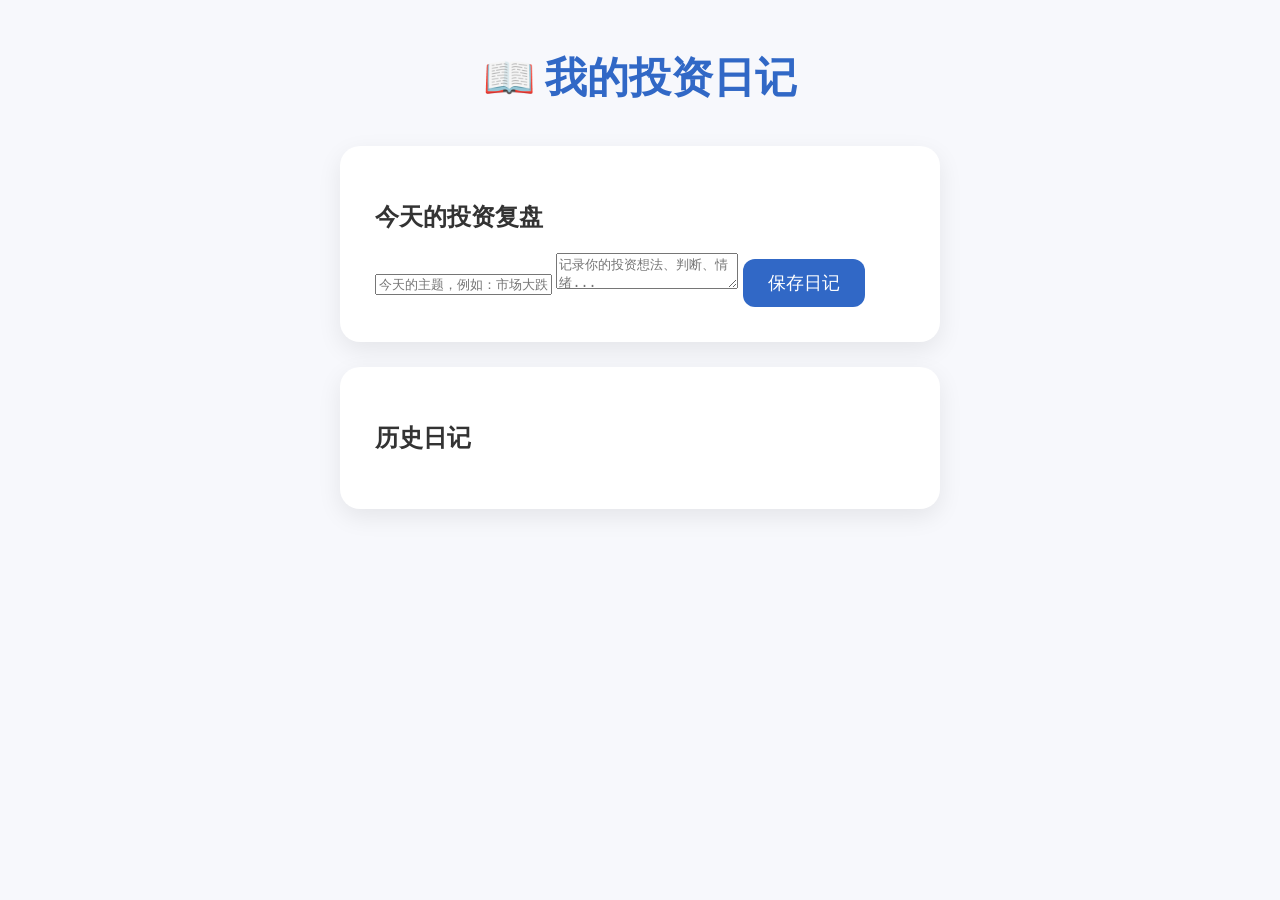
==== diary.html @ 470b5d2f "Create initial diary.html for investment logging" ====
<!DOCTYPE html>
<html lang="zh-CN">

<head>

<meta charset="UTF-8">

<meta name="viewport" content="width=device-width, initial-scale=1.0">

<title>投资日记</title>

<link rel="stylesheet" href="style.css">

</head>


<body>


<h1 class="title">
📖 我的投资日记
</h1>



<div class="container">


<div class="card">


<h2>
今天的投资复盘
</h2>



<input 
id="diaryTitle"
placeholder="今天的主题，例如：市场大跌后的思考">



<textarea
id="diaryContent"
placeholder="记录你的投资想法、判断、情绪...">
</textarea>



<button onclick="addDiary()">
保存日记
</button>


</div>





<div class="card">


<h2>
历史日记
</h2>


<div id="diaries">

</div>


</div>


</div>



<script src="diary.js"></script>


</body>

</html>
---- style.css ----
/* 全局设置 */
* {
    box-sizing: border-box;
}

body {
    margin: 0;
    padding: 0;
    background: #f7f8fc;
    font-family: "Microsoft YaHei", sans-serif;
    color: #333;
}

/* 主标题 */
.title {
    text-align: center;
    margin-top: 50px;
    font-size: 42px;
    color: #3168c6;
    font-family: "STKaiti", "KaiTi", serif;
}

/* 主容器 */
.container {
    width: 90%;
    max-width: 600px;
    margin: 40px auto;
}

/* 卡片 */
.card {
    background: white;
    border-radius: 20px;
    padding: 35px;
    margin-bottom: 25px;
    box-shadow: 0 8px 25px rgba(0,0,0,0.08);
}

/* 欢迎文字 */
.welcome {
    font-size: 22px;
    margin-bottom: 30px;
    font-family: "STKaiti", serif;
}

/* 状态模块 */
.status {
    background: #eaf4ff;
    border-radius: 20px;
    padding: 30px;
}

.status h2 {
    font-size: 28px;
    font-family: "STKaiti", serif;
}

.status p {
    font-size: 18px;
    line-height: 1.8;
    font-family: "STKaiti", serif;
}

/* 按钮 */
button {
    border: none;
    background: #3168c6;
    color: white;
    padding: 12px 25px;
    border-radius: 12px;
    font-size: 18px;
    cursor: pointer;
}

button:hover {
    opacity: 0.85;
}

/* 手机适配 */
@media(max-width:600px){

    .title {
        font-size: 34px;
    }

    .card {
        padding: 25px;
    }

}
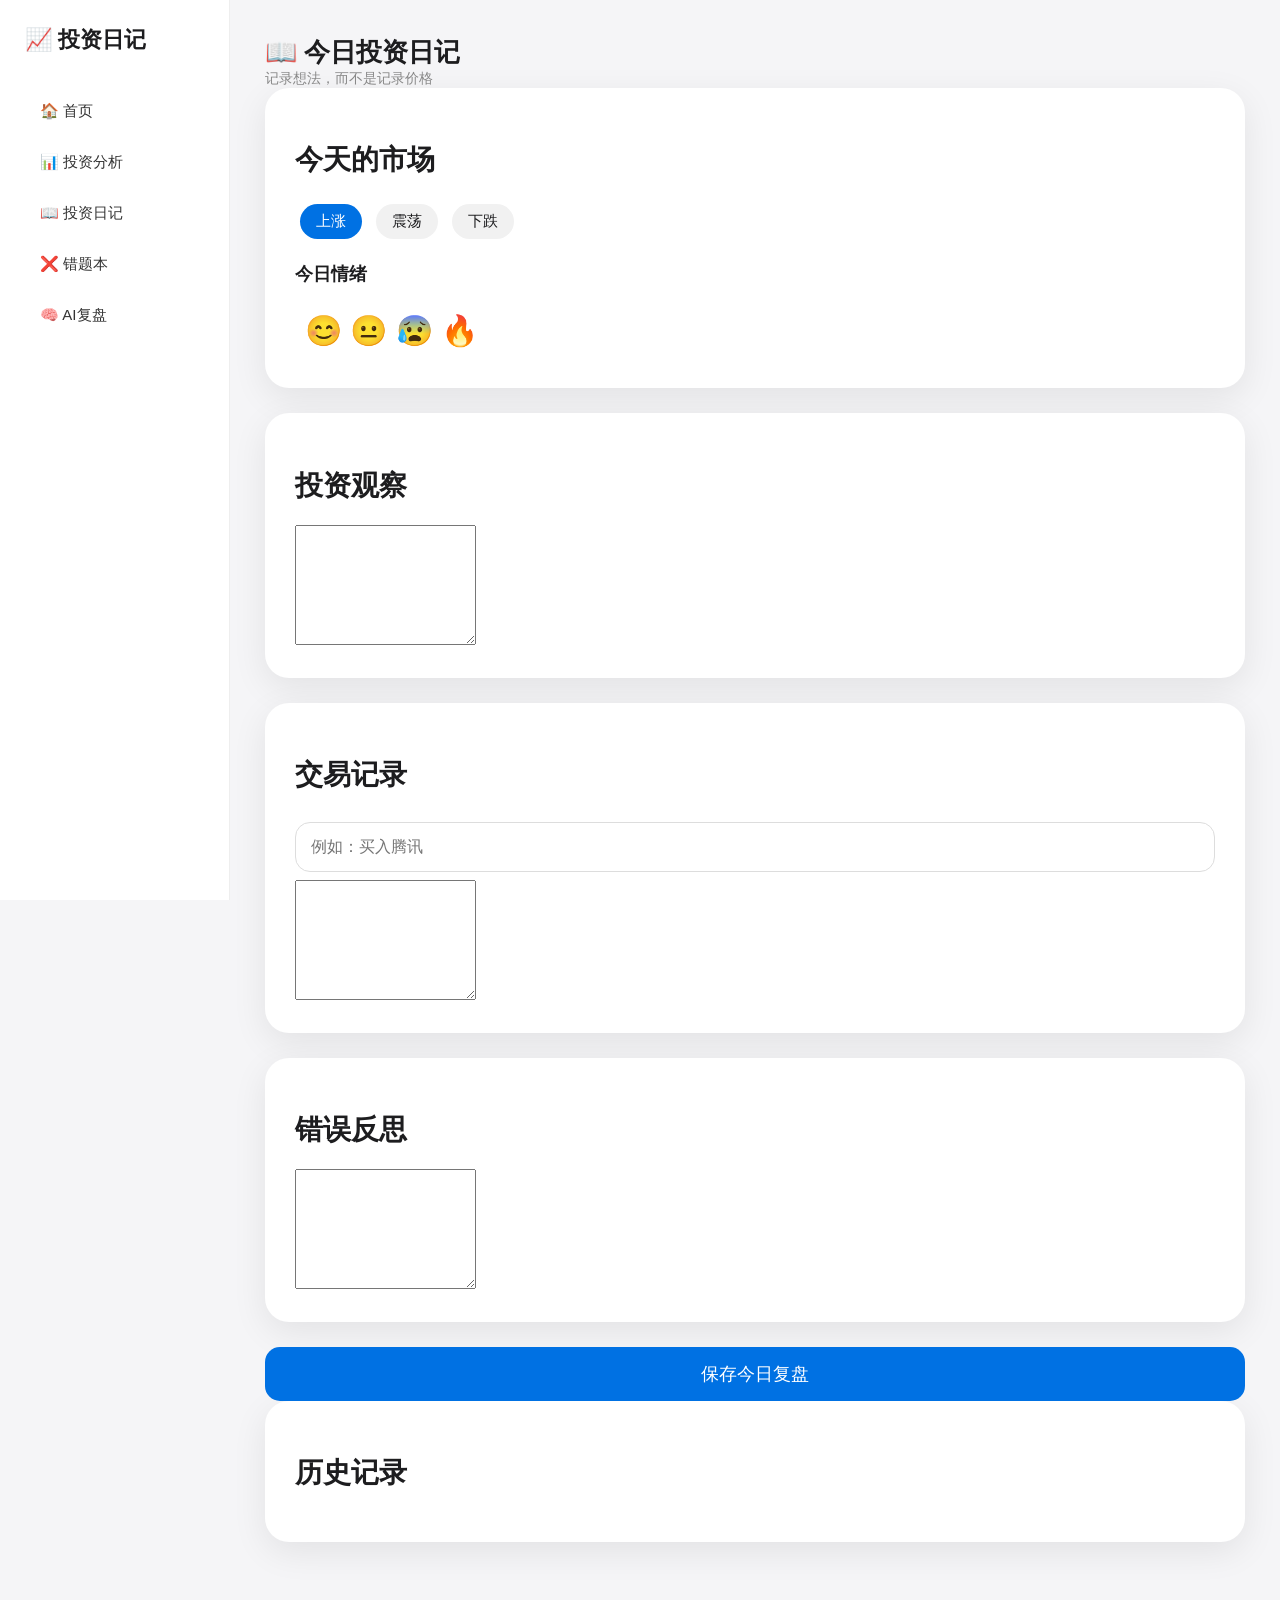
==== commit ac871485: "Update diary.html" ====
--- a/diary.html
+++ b/diary.html
@@ -1,69 +1,292 @@
 <!DOCTYPE html>
 <html lang="zh-CN">
 
+
 <head>
 
 <meta charset="UTF-8">
 
 <meta name="viewport" content="width=device-width, initial-scale=1.0">
 
-<title>投资日记</title>
+
+<title>
+投资日记
+</title>
+
 
 <link rel="stylesheet" href="style.css">
 
+<link rel="stylesheet" href="layout.css">
+
+<link rel="stylesheet" href="notion-diary.css">
+
+
 </head>
 
 
+
 <body>
 
 
-<h1 class="title">
-📖 我的投资日记
-</h1>
-
-
-
-<div class="container">
-
-
-<div class="card">
-
-
-<h2>
-今天的投资复盘
-</h2>
-
-
-
-<input 
-id="diaryTitle"
-placeholder="今天的主题，例如：市场大跌后的思考">
+<div class="app">
+
+
+
+<!-- 左侧菜单 -->
+
+
+<aside class="sidebar">
+
+
+<div class="logo">
+
+📈 投资日记
+
+</div>
+
+
+
+<div class="menu">
+
+
+<a href="index.html">
+🏠 首页
+</a>
+
+
+<a href="index.html">
+📊 投资分析
+</a>
+
+
+<a href="diary.html">
+📖 投资日记
+</a>
+
+
+<a href="mistake.html">
+❌ 错题本
+</a>
+
+
+<a href="review.html">
+🧠 AI复盘
+</a>
+
+
+</div>
+
+
+</aside>
+
+
+
+
+
+
+<!-- 主内容 -->
+
+
+<main class="main">
+
+
+
+<div class="page-title">
+
+📖 今日投资日记
+
+</div>
+
+
+<div class="subtitle">
+
+记录想法，而不是记录价格
+
+</div>
+
+
+
+
+
+<div class="notion-box">
+
+
+<h2 class="notion-title">
+
+今天的市场
+
+</h2>
+
+
+
+
+<div>
+
+
+<span class="tag active">
+上涨
+</span>
+
+
+<span class="tag">
+震荡
+</span>
+
+
+<span class="tag">
+下跌
+</span>
+
+
+</div>
+
+
+
+
+
+
+<h3>
+
+今日情绪
+
+</h3>
+
+
+<div class="emoji">
+
+😊 😐 😰 🔥
+
+</div>
+
+
+
+
+</div>
+
+
+
+
+
+
+
+<div class="notion-box">
+
+
+<h2 class="notion-title">
+
+投资观察
+
+</h2>
 
 
 
 <textarea
 id="diaryContent"
-placeholder="记录你的投资想法、判断、情绪...">
+placeholder="
+今天市场发生了什么？
+
+你的判断是什么？
+">
+
 </textarea>
 
 
 
+</div>
+
+
+
+
+
+
+
+<div class="notion-box">
+
+
+<h2 class="notion-title">
+
+交易记录
+
+</h2>
+
+
+<input
+id="diaryTitle"
+placeholder="
+例如：买入腾讯">
+
+
+
+
+<textarea
+placeholder="
+为什么买？
+
+计划是什么？
+">
+
+</textarea>
+
+
+
+</div>
+
+
+
+
+
+
+
+
+<div class="notion-box">
+
+
+<h2 class="notion-title">
+
+错误反思
+
+</h2>
+
+
+
+<textarea
+placeholder="
+今天哪里做得不好？
+">
+
+</textarea>
+
+
+
+</div>
+
+
+
+
+
+
+
+
 <button onclick="addDiary()">
-保存日记
+
+保存今日复盘
+
 </button>
 
 
-</div>
-
-
-
-
-
-<div class="card">
-
-
-<h2>
-历史日记
+
+
+
+
+
+
+<div class="notion-box">
+
+
+<h2 class="notion-title">
+
+历史记录
+
 </h2>
 
 
@@ -75,13 +298,24 @@
 </div>
 
 
-</div>
+
+
+
+
+</main>
+
+
+</div>
+
+
 
 
 
 <script src="diary.js"></script>
 
 
+
 </body>
 
+
 </html>
--- a/style.css
+++ b/style.css
@@ -1,90 +1,213 @@
-/* 全局设置 */
-* {
-    box-sizing: border-box;
-}
-
-body {
-    margin: 0;
-    padding: 0;
-    background: #f7f8fc;
-    font-family: "Microsoft YaHei", sans-serif;
-    color: #333;
-}
-
-/* 主标题 */
-.title {
-    text-align: center;
-    margin-top: 50px;
-    font-size: 42px;
-    color: #3168c6;
-    font-family: "STKaiti", "KaiTi", serif;
-}
-
-/* 主容器 */
-.container {
-    width: 90%;
-    max-width: 600px;
-    margin: 40px auto;
-}
-
-/* 卡片 */
-.card {
-    background: white;
-    border-radius: 20px;
-    padding: 35px;
-    margin-bottom: 25px;
-    box-shadow: 0 8px 25px rgba(0,0,0,0.08);
-}
-
-/* 欢迎文字 */
-.welcome {
-    font-size: 22px;
-    margin-bottom: 30px;
-    font-family: "STKaiti", serif;
-}
-
-/* 状态模块 */
-.status {
-    background: #eaf4ff;
-    border-radius: 20px;
-    padding: 30px;
-}
-
-.status h2 {
-    font-size: 28px;
-    font-family: "STKaiti", serif;
-}
-
-.status p {
-    font-size: 18px;
-    line-height: 1.8;
-    font-family: "STKaiti", serif;
-}
-
-/* 按钮 */
-button {
-    border: none;
-    background: #3168c6;
-    color: white;
-    padding: 12px 25px;
-    border-radius: 12px;
-    font-size: 18px;
-    cursor: pointer;
-}
-
-button:hover {
-    opacity: 0.85;
-}
-
-/* 手机适配 */
+*{
+box-sizing:border-box;
+}
+
+
+body{
+
+margin:0;
+
+background:#f5f5f7;
+
+font-family:
+-apple-system,
+BlinkMacSystemFont,
+"Microsoft YaHei",
+sans-serif;
+
+color:#1d1d1f;
+
+}
+
+
+
+header{
+
+text-align:center;
+
+padding:50px 20px;
+
+}
+
+
+
+header h1{
+
+font-size:42px;
+
+margin:0;
+
+}
+
+
+
+header p{
+
+color:#777;
+
+}
+
+
+
+.container{
+
+width:92%;
+
+max-width:700px;
+
+margin:auto;
+
+}
+
+
+
+.card{
+
+background:white;
+
+border-radius:25px;
+
+padding:25px;
+
+margin-bottom:25px;
+
+box-shadow:
+0 10px 30px rgba(0,0,0,.08);
+
+}
+
+
+
+input{
+
+width:100%;
+
+padding:15px;
+
+margin:8px 0;
+
+border-radius:15px;
+
+border:1px solid #ddd;
+
+font-size:16px;
+
+}
+
+
+
+button{
+
+width:100%;
+
+padding:15px;
+
+border:none;
+
+border-radius:15px;
+
+background:#0071e3;
+
+color:white;
+
+font-size:18px;
+
+}
+
+
+
+.dashboard{
+
+display:grid;
+
+grid-template-columns:1fr 1fr;
+
+gap:15px;
+
+}
+
+
+
+.stat{
+
+background:white;
+
+padding:20px;
+
+border-radius:20px;
+
+text-align:center;
+
+}
+
+
+
+.stat h3{
+
+font-size:15px;
+
+color:#777;
+
+}
+
+
+
+.stat p{
+
+font-size:25px;
+
+font-weight:bold;
+
+}
+
+
+
+.nav{
+
+display:flex;
+
+gap:15px;
+
+margin-bottom:50px;
+
+}
+
+
+
+.nav a{
+
+flex:1;
+
+text-align:center;
+
+padding:15px;
+
+background:white;
+
+border-radius:18px;
+
+text-decoration:none;
+
+color:#0071e3;
+
+}
+
+
+
 @media(max-width:600px){
 
-    .title {
-        font-size: 34px;
-    }
-
-    .card {
-        padding: 25px;
-    }
-
-}
+header h1{
+
+font-size:32px;
+
+}
+
+
+.dashboard{
+
+grid-template-columns:1fr;
+
+}
+
+
+}
--- a/layout.css
+++ b/layout.css
@@ -0,0 +1,197 @@
+/* =====================
+   APP整体布局
+===================== */
+
+
+body{
+
+font-size:15px;
+
+}
+
+
+
+
+.app{
+
+display:flex;
+
+min-height:100vh;
+
+}
+
+
+
+/* 左侧导航 */
+
+.sidebar{
+
+
+width:230px;
+
+background:white;
+
+padding:25px;
+
+border-right:1px solid #eee;
+
+
+position:fixed;
+
+height:100vh;
+
+
+}
+
+
+
+.logo{
+
+font-size:22px;
+
+font-weight:700;
+
+margin-bottom:35px;
+
+}
+
+
+
+.menu{
+
+
+display:flex;
+
+flex-direction:column;
+
+gap:8px;
+
+
+}
+
+
+
+.menu a{
+
+
+padding:12px 15px;
+
+border-radius:12px;
+
+text-decoration:none;
+
+color:#333;
+
+
+}
+
+
+
+.menu a:hover{
+
+
+background:#f2f2f2;
+
+
+}
+
+
+
+
+
+/* 右侧内容 */
+
+
+.main{
+
+
+margin-left:230px;
+
+padding:35px;
+
+width:100%;
+
+
+}
+
+
+
+
+.page-title{
+
+
+font-size:26px;
+
+font-weight:700;
+
+
+}
+
+
+
+
+.subtitle{
+
+
+font-size:14px;
+
+color:#888;
+
+
+}
+
+
+
+
+
+/* 卡片缩小 */
+
+.notion-box,
+.card{
+
+
+border-radius:18px;
+
+padding:22px;
+
+
+}
+
+
+
+
+/* 手机 */
+
+@media(max-width:700px){
+
+
+.sidebar{
+
+position:relative;
+
+width:100%;
+
+height:auto;
+
+
+}
+
+
+
+.app{
+
+display:block;
+
+}
+
+
+.main{
+
+margin-left:0;
+
+padding:20px;
+
+}
+
+
+}
--- a/notion-diary.css
+++ b/notion-diary.css
@@ -0,0 +1,91 @@
+/* Notion 风格日记 */
+
+
+.notion-box{
+
+background:white;
+
+border-radius:24px;
+
+padding:30px;
+
+box-shadow:
+0 10px 35px rgba(0,0,0,0.08);
+
+margin-bottom:25px;
+
+}
+
+
+
+.notion-title{
+
+font-size:28px;
+
+font-weight:bold;
+
+margin-bottom:20px;
+
+}
+
+
+
+.tag{
+
+display:inline-block;
+
+padding:8px 16px;
+
+border-radius:20px;
+
+background:#f1f1f1;
+
+margin:5px;
+
+cursor:pointer;
+
+}
+
+
+
+.tag.active{
+
+background:#0071e3;
+
+color:white;
+
+}
+
+
+
+textarea{
+
+min-height:120px;
+
+resize:vertical;
+
+}
+
+
+
+.emoji{
+
+font-size:30px;
+
+cursor:pointer;
+
+padding:10px;
+
+}
+
+
+
+.entry{
+
+border-left:4px solid #0071e3;
+
+padding-left:20px;
+
+margin-top:20px;
+
+}
